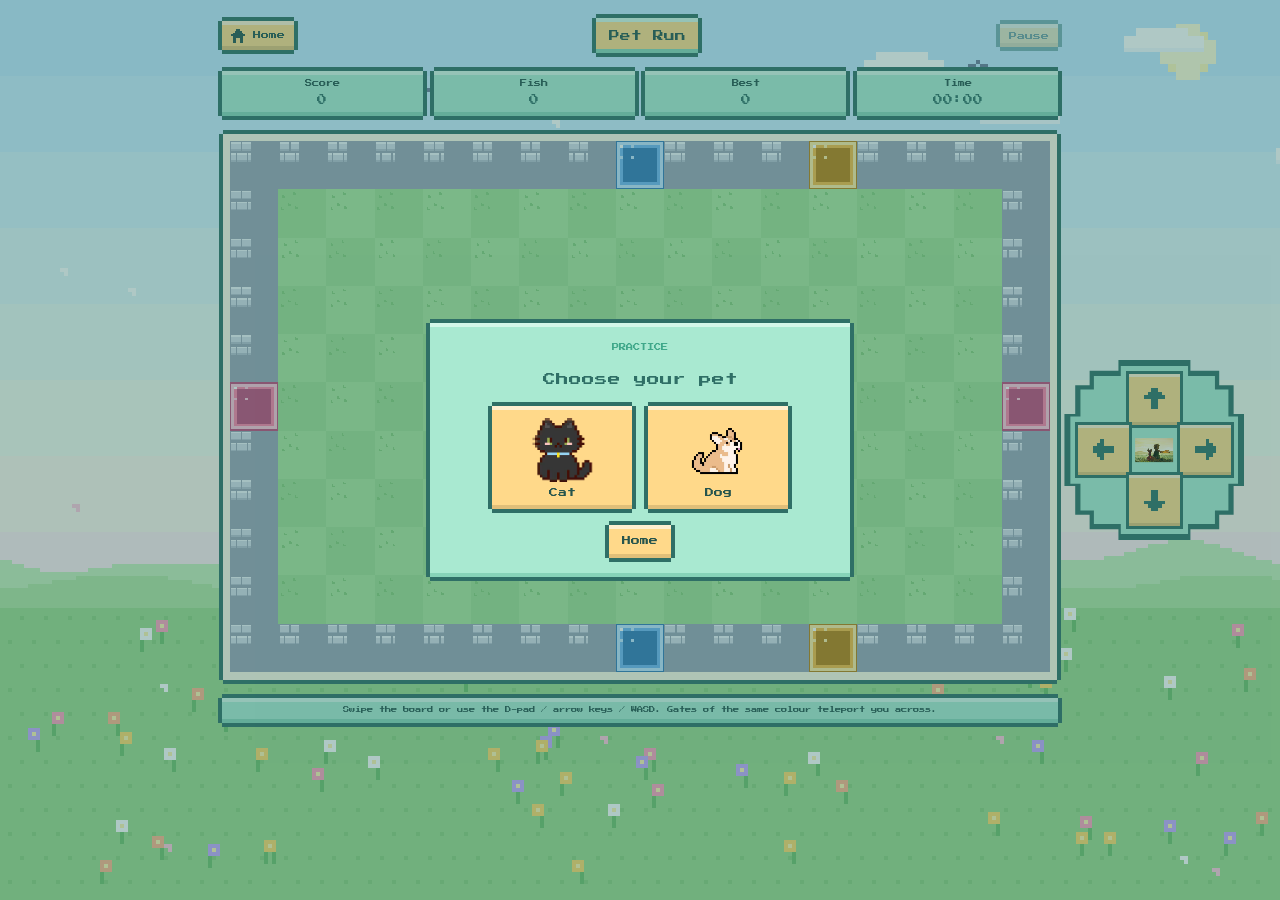
==== frontend/practice.html @ 6cdb78e9 "up practice" ====
<!DOCTYPE html>
<html lang="vi">

<head>
    <meta charset="UTF-8">
    <meta name="viewport" content="width=device-width, initial-scale=1.0, viewport-fit=cover">
    <title>Pet Snack Run - Practice</title>
    <link rel="preconnect" href="https://fonts.googleapis.com">
    <link rel="preconnect" href="https://fonts.gstatic.com" crossorigin>
    <link rel="stylesheet" href="https://fonts.googleapis.com/css2?family=Press+Start+2P&display=swap">
    <link rel="stylesheet" href="css/practice.css?v=mobile-bottom-controls-v3-20261027">
</head>

<body data-species="none" data-state="idle">
    <canvas id="bg" aria-hidden="true"></canvas>

    <main class="game" aria-label="Pet Snack Run">
        <header class="top">
            <a class="px-btn small" id="back-btn" href="index.html"><svg viewBox="0 0 8 8" width="14" height="14"
                    fill="currentColor" shape-rendering="crispEdges" aria-hidden="true">
                    <path d="M3 0h2v1h1v1h1v1h1v1H7v4H5V5H3v3H1V4H0V3h1V2h1V1h1z" />
                </svg><span>Home</span></a>
            <h1 class="px title">Pet Run</h1>
            <button class="px-btn small" id="pause-btn" type="button" data-action="pause" disabled>Pause</button>
        </header>

        <section class="stats" aria-label="Stats">
            <div class="px stat"><span>Score</span><b id="st-score">0</b></div>
            <div class="px stat"><span id="lb-eaten">Fish</span><b id="st-eaten">0</b></div>
            <div class="px stat"><span>Best</span><b id="st-best">0</b></div>
            <div class="px stat"><span>Time</span><b id="st-time">00:00</b></div>
        </section>

        <div class="board-wrap">
            <canvas id="board" aria-label="Game board"></canvas>
            <p class="toast px" id="toast" hidden></p>
        </div>
        <section class="bottom-actions" id="bottom-actions" hidden aria-label="Game options">
            <div class="btn-row" data-bottom-actions="ready" hidden>
                <button type="button" class="px-btn big" data-action="start">Start</button>
                <a class="px-btn" href="index.html">Home</a>
            </div>
            <div class="btn-row" data-bottom-actions="over" hidden>
                <button type="button" class="px-btn big" data-action="again">Play again</button>
                <button type="button" class="px-btn" data-action="menu">Change pet</button>
                <a class="px-btn" href="index.html">Home</a>
            </div>
        </section>
        <p class="legend px">Swipe the board or use the D-pad / arrow keys / WASD. Gates of the same colour teleport you
            across.</p>

        <div class="mobile-controls">
            <section class="controls" aria-label="Controls">
                <div class="dpad" id="dpad">
                    <button type="button" class="d-up" data-dir="up" aria-label="Up"><svg viewBox="0 0 8 8"
                            aria-hidden="true">
                            <path d="M3 1h2v1h1v1h1v1H5v3H3V4H1V3h1V2h1z" />
                        </svg></button>
                    <button type="button" class="d-left" data-dir="left" aria-label="Left"><svg viewBox="0 0 8 8"
                            aria-hidden="true">
                            <path d="M3 1h2v1h1v1h1v1H5v3H3V4H1V3h1V2h1z" />
                        </svg></button>
                    <button type="button" class="d-right" data-dir="right" aria-label="Right"><svg viewBox="0 0 8 8"
                            aria-hidden="true">
                            <path d="M3 1h2v1h1v1h1v1H5v3H3V4H1V3h1V2h1z" />
                        </svg></button>
                    <button type="button" class="d-down" data-dir="down" aria-label="Down"><svg viewBox="0 0 8 8"
                            aria-hidden="true">
                            <path d="M3 1h2v1h1v1h1v1H5v3H3V4H1V3h1V2h1z" />
                        </svg></button>
                    <span class="dpad-paw" aria-hidden="true"><img src="assets/study/nutbam.jpg" alt=""></span>
                </div>
            </section>

            <aside class="switches" id="switches" hidden aria-label="Quick switch">
                <div class="sw-group">
                    <button type="button" class="switch" id="sw-species" data-action="swap-species" data-on="false"
                        aria-label="Switch cat / dog">
                        <span class="thumb"><img id="sw-species-icon" src="assets/study/meo.png" alt=""></span>
                    </button>
                    <span class="sw-label" id="sw-species-label"></span>
                </div>
                <div class="sw-group">
                    <button type="button" class="switch" id="sw-mode" data-action="swap-mode" data-on="false"
                        aria-label="Switch easy / hard">
                        <span class="thumb"><canvas id="sw-mode-icon" width="16" height="16"></canvas></span>
                    </button>
                    <span class="sw-label" id="sw-mode-label"></span>
                </div>
            </aside>
        </div>
    </main>

    <div class="overlay" id="overlay" hidden>
        <section class="screen px" data-screen="species" hidden aria-labelledby="t-species">
            <p class="kicker">PRACTICE</p>
            <h2 id="t-species">Choose your pet</h2>
            <div class="choices">
                <!-- Ảnh mèo dùng trên sân và ở nút chọn thú. -->
                <button type="button" class="choice px-btn" data-action="species" data-species="cat">
                    <img class="spr pet-icon" src="assets/study/meo.png" alt=""><span>Cat</span>
                </button>
                <!-- Ảnh chó dùng trên sân và ở nút chọn thú. -->
                <button type="button" class="choice px-btn" data-action="species" data-species="dog">
                    <img class="spr pet-icon" src="assets/study/cho.png" alt=""><span>Dog</span>
                </button>
            </div>
            <a class="px-btn" href="index.html">Home</a>
        </section>

        <section class="screen px" data-screen="mode" hidden aria-labelledby="t-mode">
            <p class="kicker">DIFFICULTY</p>
            <h2 id="t-mode">Choose a mode</h2>
            <div class="choices">
                <button type="button" class="choice px-btn" data-action="mode" data-mode="easy">
                    <canvas class="spr" width="16" height="16" data-icon="grass"></canvas><span>Easy</span><small>Open
                        field</small>
                </button>
                <button type="button" class="choice px-btn" data-action="mode" data-mode="hard">
                    <canvas class="spr" width="16" height="16" data-icon="wall"></canvas><span>Hard</span><small>3-5
                        walls</small>
                </button>
            </div>
        </section>

        <section class="screen px" data-screen="ready" hidden aria-labelledby="t-ready">
            <button type="button" class="screen-close px-btn" data-action="close-panel"
                aria-label="Close panel">X</button>
            <h2 id="t-ready">Ready?</h2>
            <div class="meme-box" hidden><img class="meme" id="meme-start" alt="" hidden></div>
            <p class="hint">Arrow keys / WASD or the D-pad</p>
            <div class="btn-row">
                <button type="button" class="px-btn big" data-action="start">Start</button>
                <a class="px-btn" href="index.html">Home</a>
            </div>
        </section>

        <section class="screen px" data-screen="count" hidden aria-live="polite" aria-label="Countdown">
            <p class="kicker">GET READY</p>
            <b class="cd-num" id="cd-num">5</b>
        </section>

        <section class="screen px" data-screen="pause" hidden aria-labelledby="t-pause">
            <h2 id="t-pause">Paused</h2>
            <div class="btn-row">
                <button type="button" class="px-btn big" data-action="resume">Resume</button>
                <button type="button" class="px-btn" data-action="restart">Restart</button>
                <a class="px-btn" href="index.html">Home</a>
            </div>
        </section>

        <section class="screen px" data-screen="over" hidden aria-labelledby="over-title">
            <button type="button" class="screen-close px-btn" data-action="close-panel"
                aria-label="Close panel">X</button>
            <h2 id="over-title">Game over</h2>
            <div class="meme-box" hidden><img class="meme" id="meme-end" alt="" hidden></div>
            <ul class="result">
                <li><span id="rs-label">Fish eaten</span><b id="rs-eaten">0</b></li>
                <li><span>Points</span><b id="rs-score">0</b></li>
                <li><span>Happiness</span><b id="rs-happy">+0%</b></li>
                <li><span>Coins</span><b id="rs-coins">+0</b></li>
                <li><span>Time</span><b id="rs-time">00:00</b></li>
            </ul>
            <p class="record" id="rs-record" hidden>NEW RECORD!</p>
            <div class="btn-row">
                <button type="button" class="px-btn big" data-action="again">Play again</button>
                <button type="button" class="px-btn" data-action="menu">Change pet</button>
                <a class="px-btn" href="index.html">Home</a>
            </div>
        </section>
    </div>

    <script src="js/practice.js?v=hidden-tab-pause-v4-20261027"></script>
</body>

</html>
---- frontend/css/practice.css ----
/* ===== Practice game - pixel pastel ===== */
:root {
    --ink: #2f6f66;
    --ink-soft: #3fa88a;
    --panel: #a9e9d1;
    --panel-light: #d4f6e8;
    --panel-dark: #86d3b8;
    --cream: #fff8e6;
    --accent: #ffd98a;
    --text: #25544d;
    --font: 'Press Start 2P', 'Courier New', monospace;
    --bw: 400px;
    --frame: 0 -4px 0 0 var(--ink), 0 4px 0 0 var(--ink), -4px 0 0 0 var(--ink), 4px 0 0 0 var(--ink);
    --pix-circle: polygon(30% 0, 70% 0, 70% 6%, 86% 6%, 86% 14%, 94% 14%, 94% 30%, 100% 30%, 100% 70%, 94% 70%, 94% 86%, 86% 86%, 86% 94%, 70% 94%, 70% 100%, 30% 100%, 30% 94%, 14% 94%, 14% 86%, 6% 86%, 6% 70%, 0 70%, 0 30%, 6% 30%, 6% 14%, 14% 14%, 14% 6%, 30% 6%);
}
body[data-species="cat"] { --accent: #ffbcd0; }
body[data-species="dog"] { --accent: #ffe08c; }

* { box-sizing: border-box; margin: 0; padding: 0; border-radius: 0; }
html, body { height: 100%; }
body {
    font-family: var(--font);
    font-size: clamp(8px, .7vw, 10px);
    line-height: 1.6;
    color: var(--text);
    background: #cfeeff;
    overflow-x: hidden;
    user-select: none;
    -webkit-user-select: none;
    -webkit-tap-highlight-color: transparent;
}
canvas { image-rendering: pixelated; }
[hidden] { display: none !important; }

#bg { position: fixed; inset: 0; width: 100vw; height: 100vh; z-index: 0; }

/* ===== khung / nút pixel ===== */
.px {
    background: var(--panel);
    box-shadow: var(--frame), inset 0 4px 0 0 var(--panel-light), inset 0 -4px 0 0 var(--panel-dark);
}
.px-btn {
    display: inline-flex;
    flex-direction: column;
    align-items: center;
    justify-content: center;
    gap: clamp(4px, .42vw, 6px);
    font-family: var(--font);
    font-size: clamp(8px, .7vw, 10px);
    color: var(--text);
    text-decoration: none;
    background: var(--accent);
    border: 0;
    padding: clamp(7px, .7vw, 10px) clamp(9px, .98vw, 14px);
    cursor: pointer;
    box-shadow: var(--frame), inset 0 4px 0 0 rgba(255, 255, 255, .6), inset 0 -4px 0 0 rgba(0, 0, 0, .12);
    transition: transform .08s steps(2), box-shadow .08s steps(2), filter .08s steps(2);
}
.px-btn.small { padding: clamp(6px, .56vw, 8px) clamp(7px, .7vw, 10px); font-size: clamp(7px, .63vw, 9px); }
.px-btn.big { padding: clamp(10px, .98vw, 14px) clamp(14px, 1.4vw, 20px); font-size: clamp(9px, .84vw, 12px); }
.px-btn:disabled { opacity: .5; cursor: not-allowed; }
.px-btn:hover:not(:disabled) {                 /* rê chuột: nút nổi lên */
    transform: translateY(-4px);
    filter: brightness(1.08);
    box-shadow: var(--frame), 0 8px 0 0 rgba(47, 111, 102, .35), inset 0 4px 0 0 rgba(255, 255, 255, .7), inset 0 -4px 0 0 rgba(0, 0, 0, .12);
}
.px-btn:active:not(:disabled) { transform: translateY(1px); box-shadow: var(--frame), inset 0 4px 0 0 rgba(0, 0, 0, .12); }
.px-btn:focus-visible, .switch:focus-visible, .dpad button:focus-visible { outline: none; }
#back-btn { flex-direction: row; gap: 8px; }

/* ===== bố cục ===== */
.game {
    position: relative;
    z-index: 1;
    min-height: 100vh;
    padding: clamp(10px, 2vh, 18px) clamp(10px, 1.2vw, 16px) calc(clamp(10px, 2vh, 18px) + env(safe-area-inset-bottom, 0px));
    display: flex;
    flex-direction: column;
    align-items: center;
    gap: clamp(10px, 2vh, 18px);
}
.top, .stats, .legend { width: var(--bw); max-width: 100%; min-width: min(var(--bw), 100%); }
.top { display: flex; align-items: center; justify-content: space-between; gap: clamp(4px, .8vw, 12px); }
.title { font-size: clamp(9px, .84vw, 12px); font-weight: normal; padding: clamp(6px, .7vw, 10px) clamp(8px, 1vw, 14px); background: var(--accent); white-space: nowrap; }
.stats { display: grid; grid-template-columns: repeat(4, 1fr); gap: clamp(4px, .84vw, 12px); }
.stat { display: flex; flex-direction: column; align-items: center; gap: clamp(2px, .28vw, 4px); padding: clamp(4px, .56vw, 8px) 4px; font-size: clamp(6px, .56vw, 8px); min-width: 0; }
.stat b { font-size: clamp(8px, .77vw, 11px); font-weight: normal; color: var(--ink); }
.legend { padding: clamp(5px, .56vw, 8px) clamp(6px, .7vw, 10px); font-size: clamp(6px, .49vw, 7px); line-height: 1.8; text-align: center; }

.board-wrap { position: relative; padding: clamp(4px, .56vw, 8px); background: var(--cream); box-shadow: var(--frame); }
#board { display: block; touch-action: none; }
.toast { position: absolute; left: 50%; top: 16px; transform: translateX(-50%); padding: 8px 10px; font-size: 8px; white-space: nowrap; background: var(--accent); }
.bottom-actions { display: flex; justify-content: center; width: var(--bw); max-width: 100%; }

/* ===== vòng tròn điều khiển ===== */
.controls { display: flex; justify-content: center; padding: 6px 0; }
.mobile-controls { display: contents; }
.dpad { position: relative; width: clamp(136px, 20vmin, 184px); height: clamp(136px, 20vmin, 184px); background: var(--ink); clip-path: var(--pix-circle); touch-action: none; }
.dpad::before { content: ''; position: absolute; inset: 3.3%; background: var(--panel); clip-path: var(--pix-circle); }
.dpad-paw { position: absolute; z-index: 1; left: 50%; top: 50%; width: 21%; height: 21%; display: grid; place-items: center; transform: translate(-50%, -50%); pointer-events: none; }
.dpad-paw img { display: block; width: 100%; height: 100%; object-fit: contain; image-rendering: pixelated; }
.dpad button {
    position: absolute;
    z-index: 2;
    width: 28.3%; height: 28.3%;
    display: grid;
    place-items: center;
    border: 0;
    background: var(--accent);
    cursor: pointer;
    touch-action: none;
    box-shadow: 0 0 0 3px var(--ink), inset 0 3px 0 rgba(255, 255, 255, .6), inset 0 -3px 0 rgba(0, 0, 0, .12);
    transition: transform .08s steps(2), box-shadow .08s steps(2), filter .08s steps(2);
}
.dpad button svg { width: 54%; height: 54%; fill: var(--ink); shape-rendering: crispEdges; pointer-events: none; }
.dpad button:hover { transform: translateY(-3px); filter: brightness(1.1); box-shadow: 0 0 0 3px var(--ink), 0 6px 0 3px rgba(47, 111, 102, .4), inset 0 3px 0 rgba(255, 255, 255, .7); }
.dpad button:active, .dpad button.is-down { transform: translateY(2px); filter: brightness(.92); box-shadow: 0 0 0 3px var(--ink), inset 0 3px 0 rgba(0, 0, 0, .15); }
.d-up { left: 35.85%; top: 7.6%; }
.d-down { left: 35.85%; bottom: 7.6%; }
.d-left { left: 7.6%; top: 35.85%; }
.d-right { right: 7.6%; top: 35.85%; }
.d-down svg { transform: rotate(180deg); }
.d-left svg { transform: rotate(-90deg); }
.d-right svg { transform: rotate(90deg); }

/* ===== nút trượt nhanh ===== */
.switches { display: flex; gap: clamp(12px, 1.53vw, 22px); justify-content: center; }
.sw-group { display: flex; flex-direction: column; align-items: center; gap: clamp(6px, .7vw, 10px); }
.sw-label { font-size: clamp(6px, .56vw, 8px); }
.sw-label i { opacity: .45; font-style: normal; }
.sw-label b { font-weight: normal; color: var(--ink); background: var(--accent); padding: 2px 4px; }
.switch {
    position: relative;
    width: clamp(68px, 5.84vw, 84px); height: clamp(34px, 2.78vw, 40px);
    border: 0;
    cursor: pointer;
    background: var(--panel-dark);
    box-shadow: var(--frame), inset 0 4px 0 rgba(0, 0, 0, .12);
    transition: transform .08s steps(2), filter .08s steps(2);
}
.switch:hover { transform: translateY(-3px); filter: brightness(1.06); }
.switch:active { transform: translateY(1px); }
.switch .thumb {
    position: absolute;
    top: 10%; left: 5%;
    width: 38%; height: 80%;
    display: grid;
    place-items: center;
    background: var(--cream);
    box-shadow: 0 0 0 3px var(--ink), inset 0 3px 0 rgba(255, 255, 255, .6);
    transition: left .18s steps(4);
}
.switch[data-on="true"] .thumb { left: 57%; }
.switch canvas, .switch img { width: 75%; height: 75%; object-fit: contain; }

@media (min-width: 1100px) {
    .switches { position: fixed; left: clamp(10px, 1.95vw, 28px); top: 50%; transform: translateY(-50%); flex-direction: column; gap: clamp(18px, 2.36vw, 34px); z-index: 2; }
    .controls { position: fixed; right: clamp(12px, 2.78vw, 40px); top: 50%; transform: translateY(-50%); z-index: 2; }
}

/* ===== bảng (chọn thú, chế độ, bắt đầu, đếm ngược, tạm dừng, kết thúc) ===== */
.overlay { position: fixed; inset: 0; z-index: 10; display: grid; place-items: center; padding: 20px; background: rgba(47, 111, 102, .38); overflow-y: auto; }
.overlay.is-count { background: transparent; pointer-events: none; }
.overlay.is-count .screen { background: transparent; box-shadow: none; }
.screen { position: relative; width: min(420px, 100%); padding: clamp(14px, 1.53vw, 22px) clamp(12px, 1.25vw, 18px); display: flex; flex-direction: column; align-items: center; gap: clamp(10px, 1.8vh, 16px); text-align: center; }
.screen-close { position: absolute; top: clamp(5px, .56vw, 8px); right: clamp(5px, .56vw, 8px); min-width: clamp(26px, 2.22vw, 32px); min-height: clamp(26px, 2.22vw, 32px); padding: 4px; font-size: clamp(8px, .7vw, 10px); }
.screen h2 { font-size: clamp(11px, .98vw, 14px); font-weight: normal; color: var(--ink); }
.kicker { font-size: clamp(7px, .56vw, 8px); color: var(--ink-soft); }
.hint { font-size: clamp(7px, .56vw, 8px); line-height: 1.8; }
.choices { display: flex; gap: clamp(8px, 1.25vw, 18px); justify-content: center; flex-wrap: wrap; }
.choice { min-width: min(140px, 42vw); padding: clamp(9px, .98vw, 14px) clamp(7px, .7vw, 10px); }
.choice small { font-size: clamp(6px, .49vw, 7px); opacity: .8; }
.spr { width: clamp(48px, 5vw, 72px); height: clamp(48px, 5vw, 72px); object-fit: contain; }
.btn-row { display: flex; gap: clamp(8px, 1.1vw, 16px); flex-wrap: wrap; justify-content: center; }
.cd-num { font-size: clamp(40px, 3.9vw, 56px); font-weight: normal; line-height: 1; color: var(--ink); padding: 6px clamp(10px, 1.1vw, 16px); }
.meme-box { display: grid; width: min(240px, 72vw); min-height: 84px; padding: 6px; place-items: center; background: var(--cream); box-shadow: var(--frame); }
.meme { display: block; width: 100%; max-height: min(190px, 22vh); object-fit: contain; margin: 0 auto; }
.result { list-style: none; width: 100%; display: grid; gap: 8px; font-size: 9px; }
.result li { display: flex; justify-content: space-between; gap: 10px; padding: 6px 8px; background: var(--panel-light); }
.result b { font-weight: normal; color: var(--ink); }
.record { font-size: 10px; padding: 8px 10px; background: var(--accent); box-shadow: 0 0 0 3px var(--ink); animation: blink .6s steps(2) infinite; }
@keyframes blink { 50% { transform: translateY(-2px); } }

@media (max-width: 480px) {
    .stat { font-size: 7px; }
    .stat b { font-size: 9px; }
    .title { font-size: 9px; padding: 6px 8px; }
    .choice { min-width: 112px; }
}
@media (max-width: 600px) {
    .game { padding: 8px 8px calc(8px + env(safe-area-inset-bottom, 0px)); gap: clamp(6px, 1vh, 8px); }
    .top, .stats, .legend, .bottom-actions { width: 100%; min-width: 0; }
    .board-wrap { max-width: 100%; margin-inline: auto; }
    .mobile-controls { position: fixed; left: 8px; right: 8px; bottom: calc(8px + env(safe-area-inset-bottom, 0px)); z-index: 2; display: flex; align-items: center; justify-content: space-between; gap: 8px; width: auto; }
    .controls { position: static; flex: 0 0 auto; padding: 0; }
    .dpad { width: clamp(100px, 24vmin, 124px); height: clamp(100px, 24vmin, 124px); }
    .switches { position: static; flex: 0 1 auto; flex-direction: row; align-items: center; gap: clamp(6px, 2vw, 10px); }
    .legend { padding: 3px 4px; font-size: clamp(5px, 1.6vw, 7px); line-height: 1.4; }
}
@media (max-height: 700px) {
    .dpad { width: clamp(100px, 18vmin, 150px); height: clamp(100px, 18vmin, 150px); }
    .game { gap: 8px; }
    .controls { padding: 2px 0; }
}
@media (max-width: 600px) and (max-height: 700px) {
    .game { gap: 6px; }
    .dpad { width: 100px; height: 100px; }
    .switch { width: 60px; height: 30px; }
    .sw-label { font-size: 5px; }
    .switches { gap: 5px; }
}
@media (prefers-reduced-motion: reduce) {
    .px-btn, .dpad button, .switch, .switch .thumb { transition: none; }
    .record { animation: none; }
}
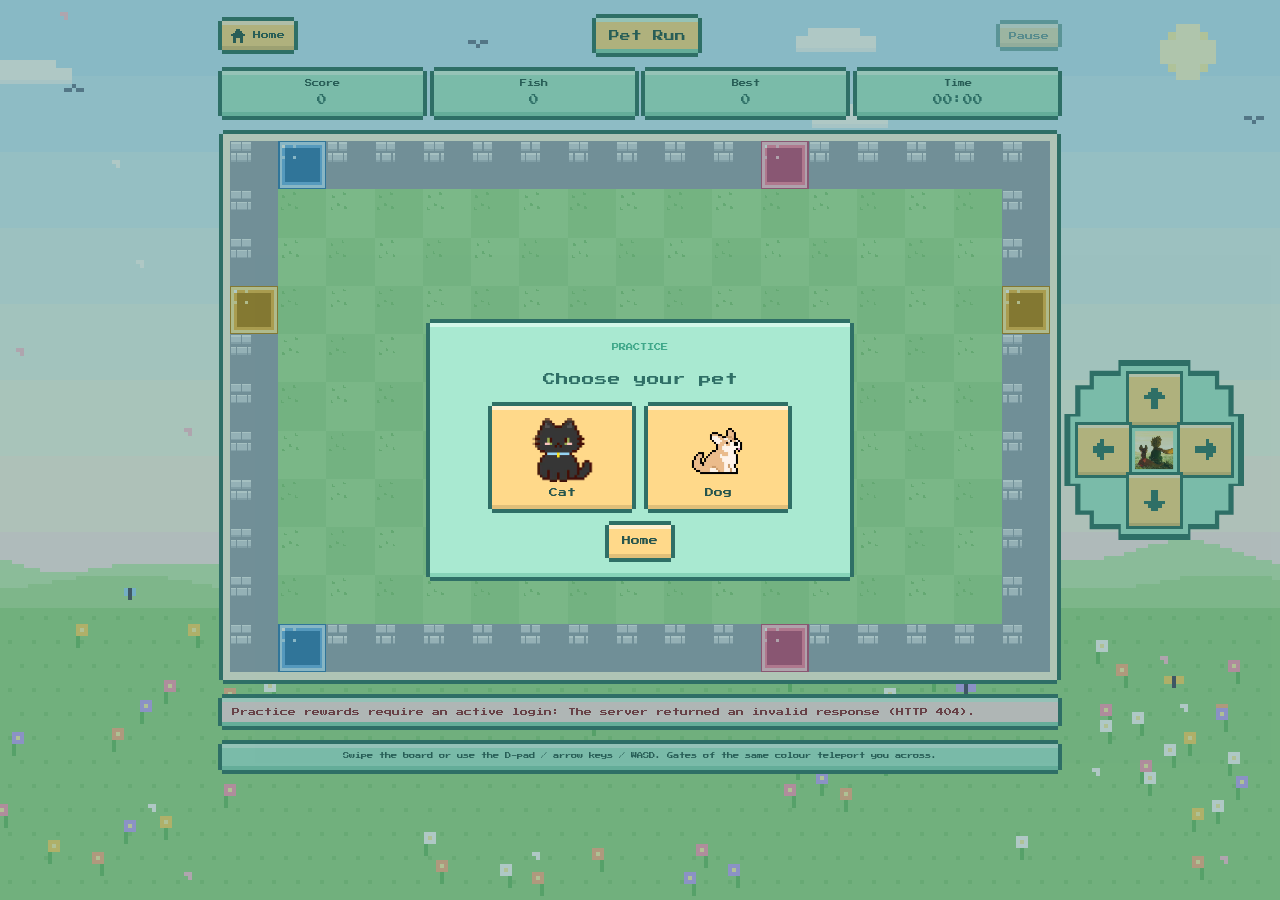
==== commit 58759e54: "up practice and study" ====
--- a/frontend/practice.html
+++ b/frontend/practice.html
@@ -27,7 +27,7 @@
         <section class="stats" aria-label="Stats">
             <div class="px stat"><span>Score</span><b id="st-score">0</b></div>
             <div class="px stat"><span id="lb-eaten">Fish</span><b id="st-eaten">0</b></div>
-            <div class="px stat"><span>Best</span><b id="st-best">0</b></div>
+            <div class="px stat"><span id="lb-best">Best</span><b id="st-best">0</b></div>
             <div class="px stat"><span>Time</span><b id="st-time">00:00</b></div>
         </section>
 
@@ -35,6 +35,7 @@
             <canvas id="board" aria-label="Game board"></canvas>
             <p class="toast px" id="toast" hidden></p>
         </div>
+        <p class="practice-status px" id="practice-status" role="status" hidden></p>
         <section class="bottom-actions" id="bottom-actions" hidden aria-label="Game options">
             <div class="btn-row" data-bottom-actions="ready" hidden>
                 <button type="button" class="px-btn big" data-action="start">Start</button>
@@ -162,6 +163,7 @@
                 <li><span>Time</span><b id="rs-time">00:00</b></li>
             </ul>
             <p class="record" id="rs-record" hidden>NEW RECORD!</p>
+            <button type="button" class="px-btn" id="reward-retry" data-action="retry-reward" hidden>Retry saving rewards</button>
             <div class="btn-row">
                 <button type="button" class="px-btn big" data-action="again">Play again</button>
                 <button type="button" class="px-btn" data-action="menu">Change pet</button>
@@ -170,7 +172,8 @@
         </section>
     </div>
 
-    <script src="js/practice.js?v=hidden-tab-pause-v4-20261027"></script>
+    <script src="js/api.js"></script>
+    <script src="js/practice.js?v=account-rewards-v1"></script>
 </body>
 
 </html>
--- a/frontend/css/practice.css
+++ b/frontend/css/practice.css
@@ -90,6 +90,8 @@
 .board-wrap { position: relative; padding: clamp(4px, .56vw, 8px); background: var(--cream); box-shadow: var(--frame); }
 #board { display: block; touch-action: none; }
 .toast { position: absolute; left: 50%; top: 16px; transform: translateX(-50%); padding: 8px 10px; font-size: 8px; white-space: nowrap; background: var(--accent); }
+.practice-status { width: var(--bw); max-width: 100%; padding: 8px 10px; font-size: 8px; overflow-wrap: anywhere; }
+.practice-status[data-error="true"] { color: #8b2635; background: #ffe2e6; }
 .bottom-actions { display: flex; justify-content: center; width: var(--bw); max-width: 100%; }
 
 /* ===== vòng tròn điều khiển ===== */
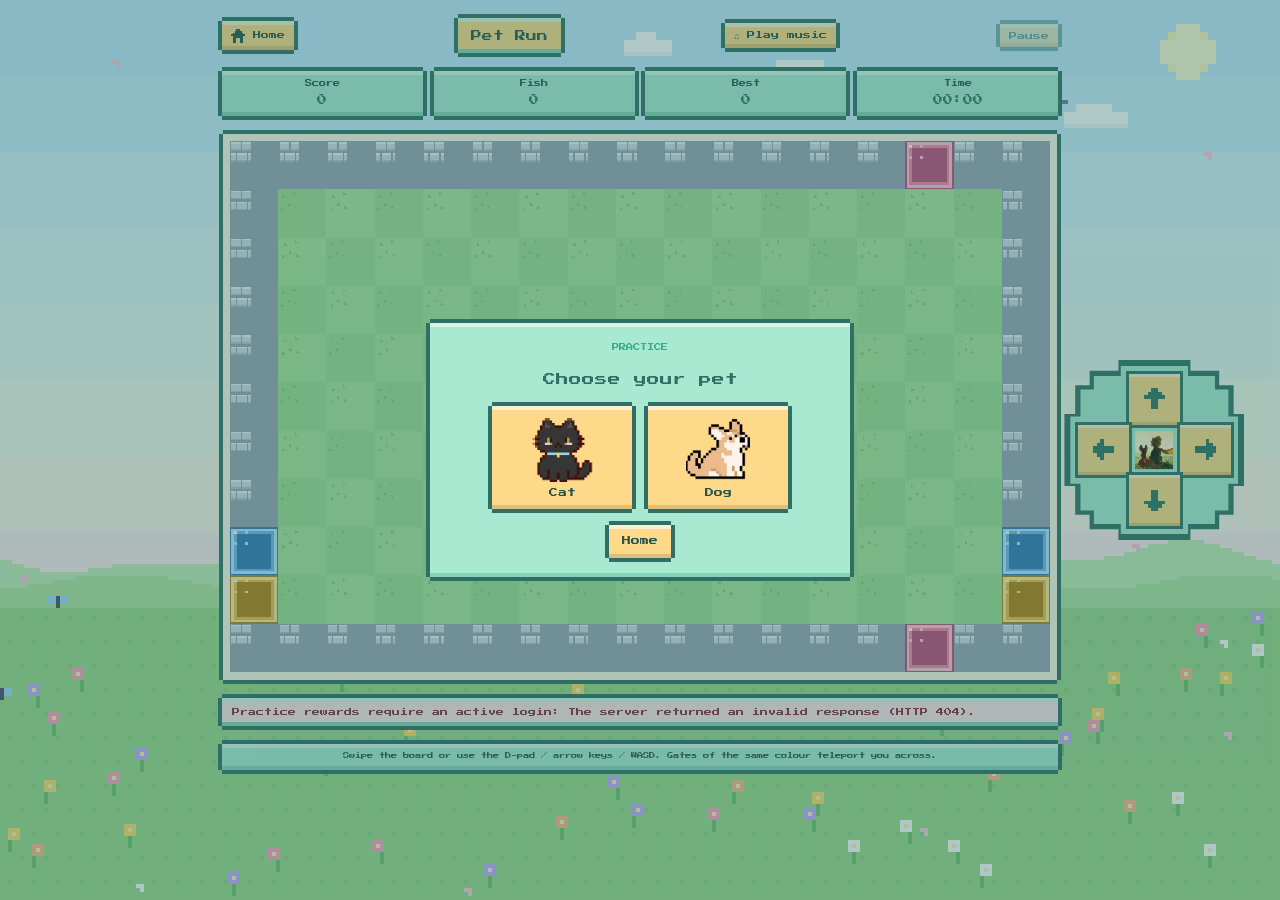
==== commit 1cdfb9b5: "Add arcade music to Practice" ====
--- a/frontend/practice.html
+++ b/frontend/practice.html
@@ -11,7 +11,7 @@
     <link rel="stylesheet" href="css/practice.css?v=mobile-bottom-controls-v3-20261027">
 </head>
 
-<body data-species="none" data-state="idle">
+<body data-species="none" data-state="idle" data-music-style="arcade">
     <canvas id="bg" aria-hidden="true"></canvas>
 
     <main class="game" aria-label="Pet Snack Run">
@@ -21,6 +21,7 @@
                     <path d="M3 0h2v1h1v1h1v1h1v1H7v4H5V5H3v3H1V4H0V3h1V2h1V1h1z" />
                 </svg><span>Home</span></a>
             <h1 class="px title">Pet Run</h1>
+            <button class="px-btn small" id="study-music-toggle" type="button" aria-pressed="false">♫ Play music</button>
             <button class="px-btn small" id="pause-btn" type="button" data-action="pause" disabled>Pause</button>
         </header>
 
@@ -173,7 +174,8 @@
     </div>
 
     <script src="js/api.js"></script>
+    <script src="js/sound.js?v=practice-music-20261028"></script>
     <script src="js/practice.js?v=account-rewards-v1"></script>
 </body>
 
-</html>+</html>
